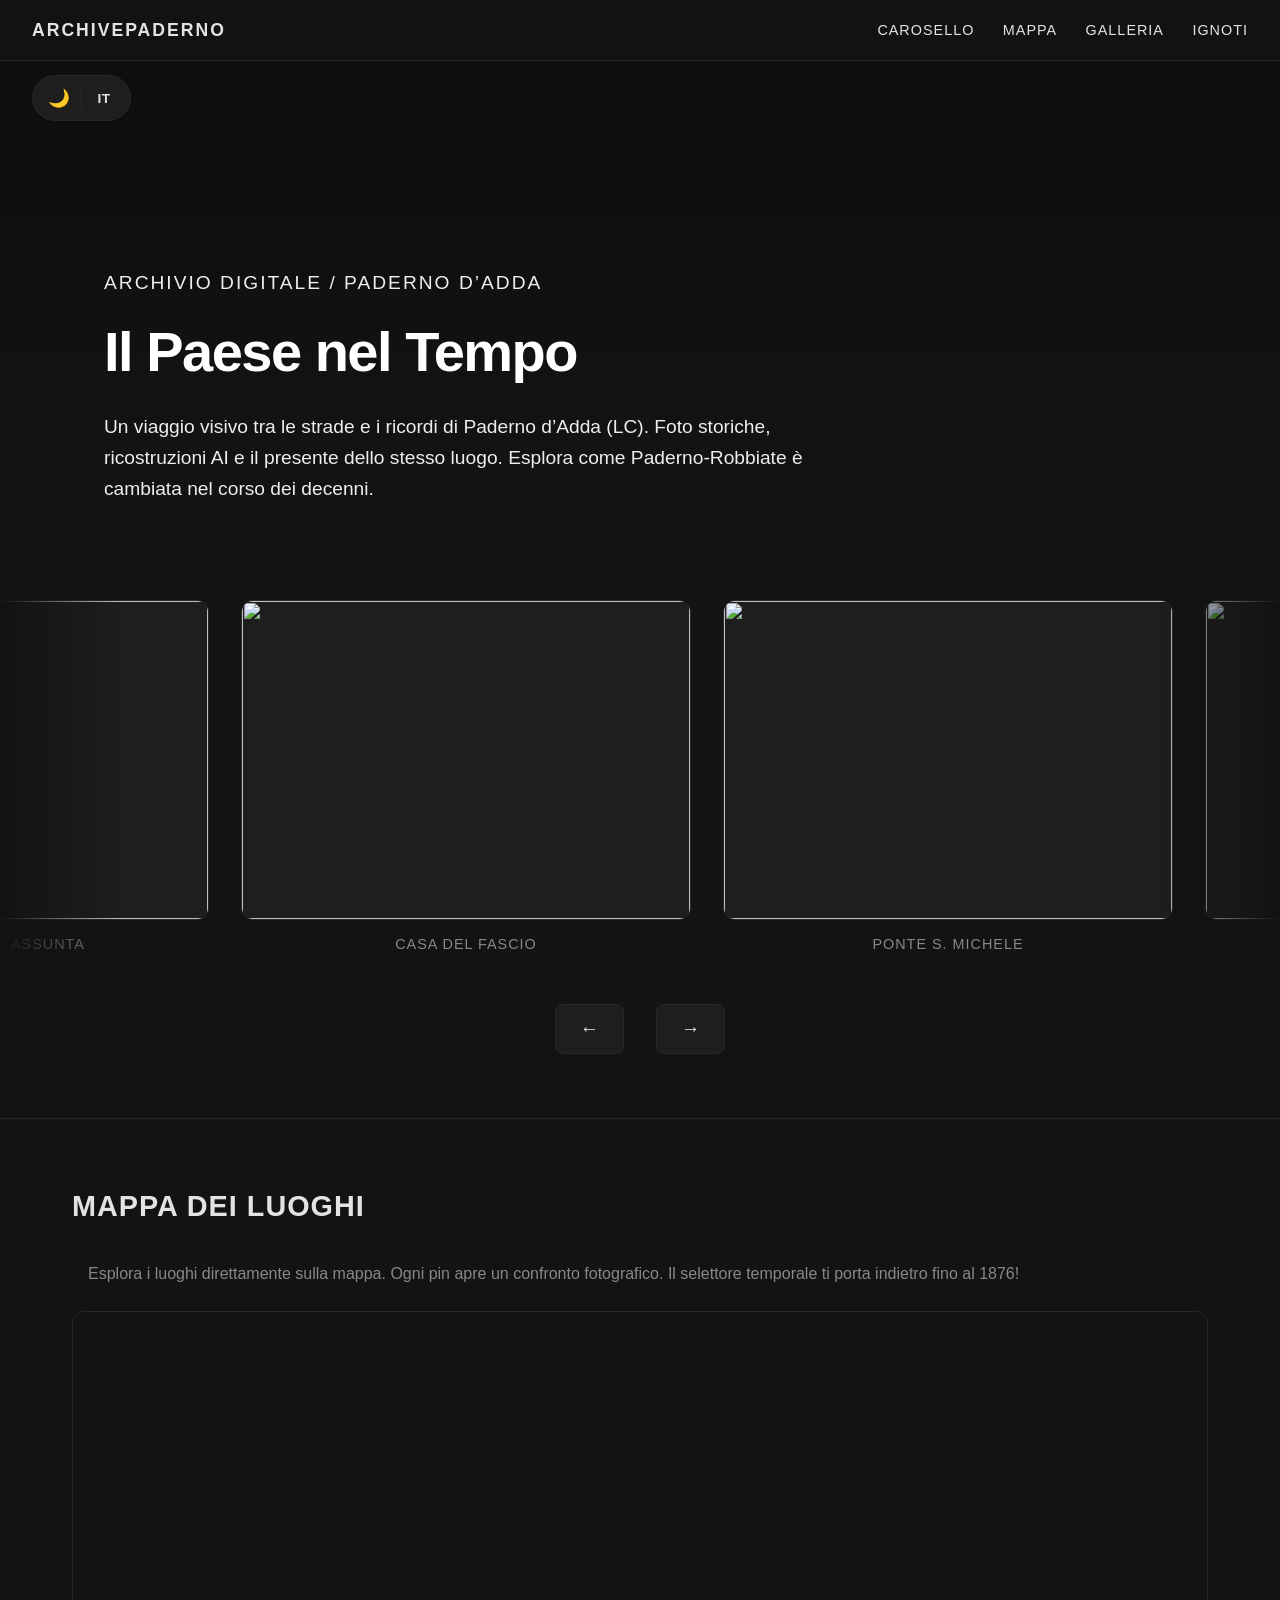
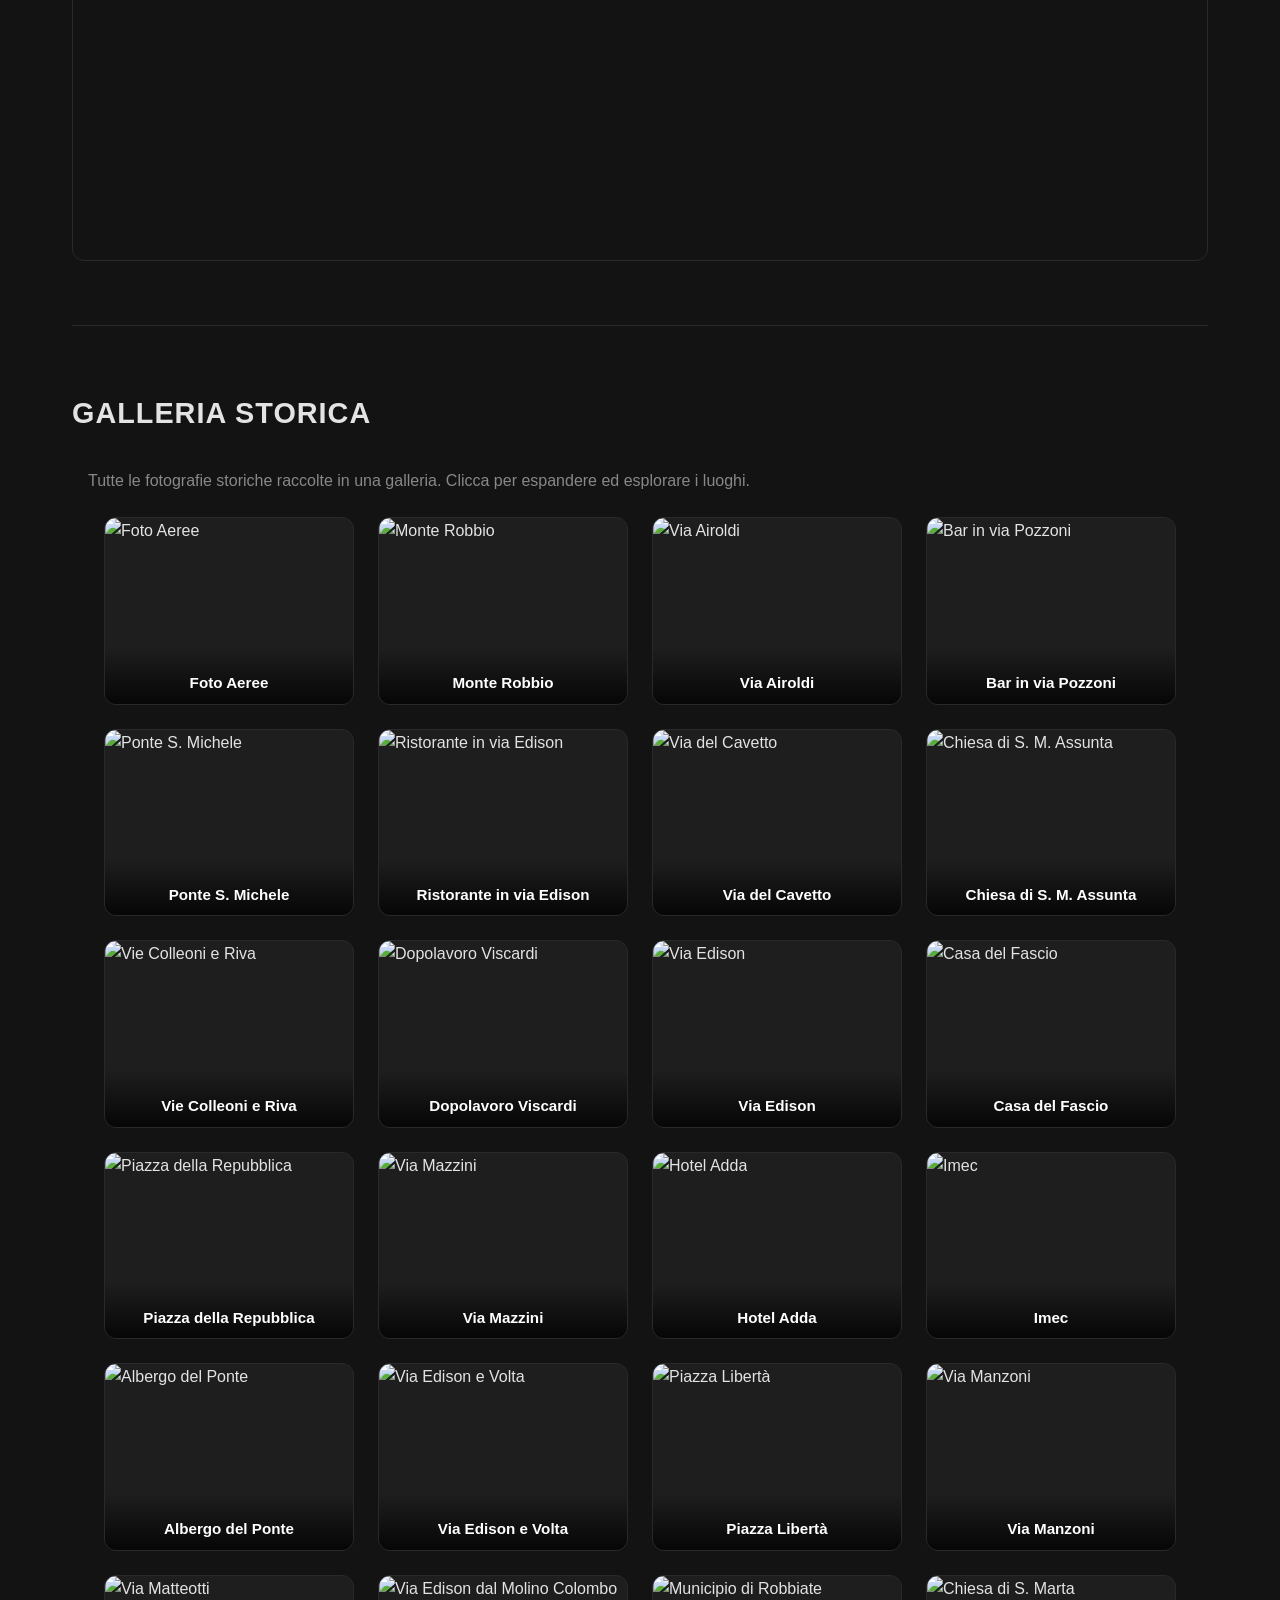
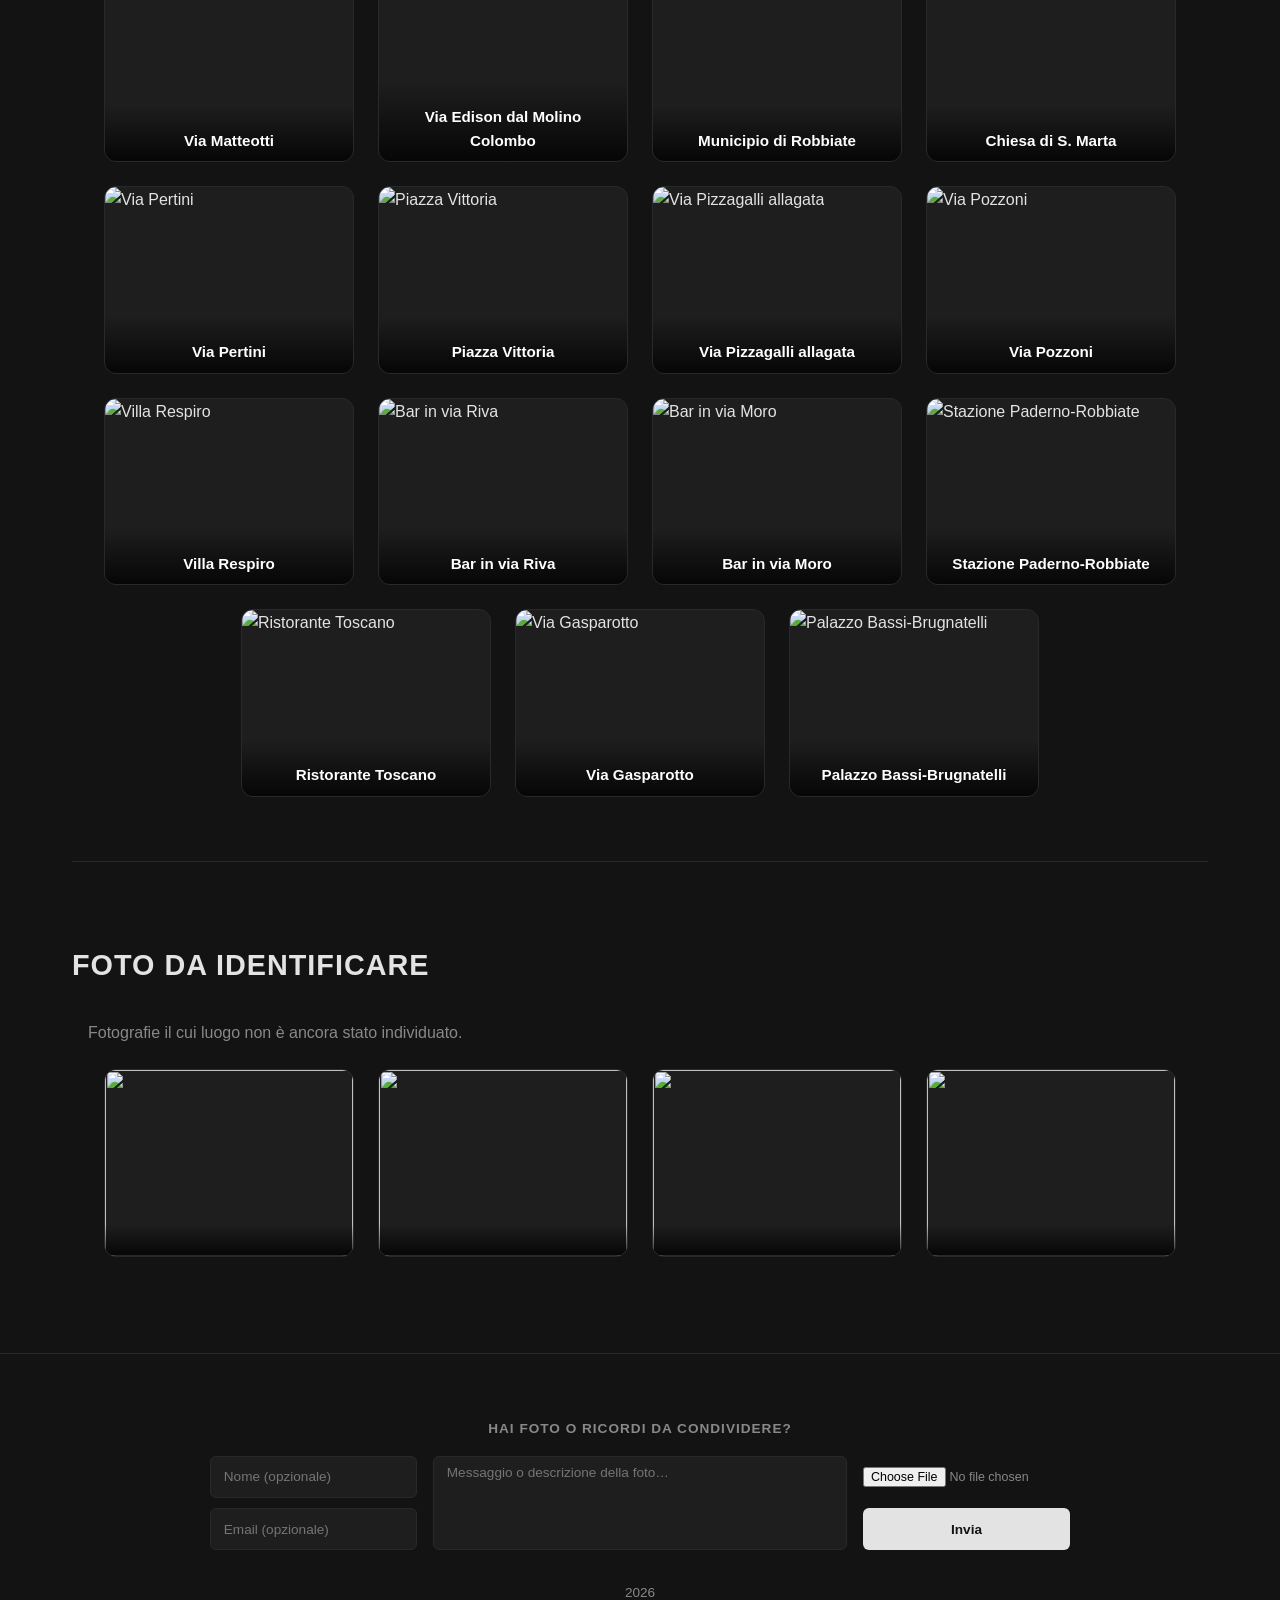
==== index.html @ 20935f04 "Struttura del sito" ====
<!DOCTYPE html>
<html lang="it">

<head>
  <meta charset="UTF-8">
  <meta name="viewport" content="width=device-width, initial-scale=1.0">
  <meta name="description" content="Archivio digitale interattivo di Paderno d'Adda e Robbiate. Foto storiche, mappe e ricostruzioni AI del paese nel tempo.">
  <title>ArchivePaderno</title>
  <link rel="icon" href="data:image/svg+xml,<svg xmlns='http://www.w3.org/2000/svg' viewBox='0 0 100 100'><text y='.9em' font-size='90'>🏛️</text></svg>">
  <link rel="stylesheet" href="https://unpkg.com/leaflet@1.9.4/dist/leaflet.css">
  <link rel="stylesheet" href="style.css">
</head>

<body>

  <!-- Header -->
  <header class="site-header">
    <div class="brand">ArchivePaderno</div>
    <nav class="top-nav">
      <a href="#archivio" data-i18n="nav_archive">Carosello</a>
      <a href="#mappa" data-i18n="nav_map">Mappa</a>
      <a href="#galleria" data-i18n="nav_gallery">Galleria</a>
      <a href="#galleria-ignoti" data-i18n="nav_unknown">Ignoti</a>
    </nav>
  </header>

  <!-- Pannello lingua / tema -->
  <div class="control-panel">
    <button id="themeToggle" title="Cambia tema">
      <span class="icon">🌙</span>
    </button>
    <div class="panel-divider"></div>
    <button id="langToggle" title="Change language">
      <span class="lang-text">IT</span>
    </button>
  </div>

  <!-- Sfondo Hero -->
  <div id="hero-background"></div>

  <!-- Contenuto Principale -->
  <main>

    <!-- Sezione Intro -->
    <section class="intro">
      <p class="kicker" data-i18n="intro_kicker">Archivio Digitale / Paderno d’Adda</p>
      <h1 data-i18n="intro_title">Il Paese nel Tempo</h1>
      <p data-i18n="intro_desc">Un viaggio visivo tra le strade e i ricordi di Paderno d’Adda (LC). Foto storiche, ricostruzioni AI e il presente dello stesso luogo. Esplora come Paderno-Robbiate è cambiata nel corso dei decenni.</p>
    </section>

    <!-- Sezione Carosello -->
    <section id="archivio" class="section filmstrip-section">
      <div class="filmstrip-container">
        <div class="filmstrip-track" id="filmstripTrack"></div>
      </div>
      <div class="filmstrip-nav">
        <button id="prevBtn" class="nav-arrow" aria-label="Scorri a sinistra">←</button>
        <button id="nextBtn" class="nav-arrow" aria-label="Scorri a destra">→</button>
      </div>
    </section>

    <!-- Sezione Mappa -->
    <section id="mappa" class="section">
      <h2 class="section-title" data-i18n="title_map">Mappa dei Luoghi</h2>
      <p class="section-desc" data-i18n="section_map_desc">Esplora i luoghi direttamente sulla mappa. Ogni pin apre un confronto fotografico. Il selettore temporale ti porta indietro fino al 1876!</p>
      <div class="map-wrapper" id="mapWrapper">
        <div id="map"></div>
      </div>
    </section>

    <!-- Sezione Galleria -->
    <section id="galleria" class="section">
      <h2 class="section-title" data-i18n="title_gallery">Galleria Storica</h2>
      <p class="section-desc" data-i18n="section_gallery_desc">Tutte le fotografie storiche raccolte in una galleria. Clicca per espandere ed esplorare i luoghi.</p>
      <div class="gallery-grid" id="galleryGrid"></div>
    </section>

    <!-- Sezione Foto da Identificare -->
    <section id="galleria-ignoti" class="section unknown-section">
      <h2 class="section-title" data-i18n="title_unknown">Foto da Identificare</h2>
      <p class="section-desc" data-i18n="section_unknown_desc">Fotografie il cui luogo non è ancora stato individuato.</p>
      <div class="gallery-grid" id="unknownGalleryGrid"></div>
    </section>

  </main>

  <!-- Lightbox Viewer -->
  <div id="lightbox" class="lightbox" hidden>
    <button class="lightbox-close" aria-label="Chiudi">&times;</button>
    <div class="lightbox-content">
      <div class="lightbox-inner">
        <h2 id="lightboxTitle" class="lightbox-place-title"></h2>
        <div class="lightbox-viewer">
          <button type="button" id="lightboxPrev" class="light-arrow" aria-label="Foto precedente">
            <span class="light-arrow-icon" aria-hidden="true"></span>
          </button>
          <img id="lightboxImg" src="" alt="">
          <button type="button" id="lightboxNext" class="light-arrow" aria-label="Foto successiva">
            <span class="light-arrow-icon" aria-hidden="true"></span>
          </button>
        </div>
        <p id="lightboxState" class="lightbox-caption"></p>
      </div>
    </div>
  </div>

  <!-- Footer e Modulo Contatti -->
  <footer class="footer">

    <div class="contact-section">
      <h3 data-i18n="contact_title">Hai foto o ricordi da condividere?</h3>
      <form class="contact-form" action="https://formspree.io/f/xwvzavkd" method="POST" enctype="multipart/form-data">
        <div class="contact-col">
          <input type="text" name="nome" data-i18n-placeholder="form_name" placeholder="Nome (opzionale)" aria-label="Nome (opzionale)">
          <input type="email" name="email" data-i18n-placeholder="form_email" placeholder="Email (opzionale)" aria-label="Email (opzionale)">
        </div>
        <div class="contact-col">
          <textarea name="messaggio" data-i18n-placeholder="form_message" placeholder="Messaggio o descrizione della foto…" aria-label="Messaggio o descrizione della foto"></textarea>
        </div>
        <div class="contact-col contact-col-actions">
          <div class="contact-file-wrap">
            <input type="file" name="allegato" accept="image/*" aria-label="Carica allegato fotografico">
          </div>
          <button type="submit" data-i18n="contact_send">Invia</button>
        </div>
      </form>
      <p class="form-success" id="formSuccess" data-i18n="contact_thanks">
        Grazie! Ho ricevuto il tuo messaggio.
      </p>
    </div>

    <p>2026</p>

  </footer>

  <!-- Script Esterni e Logica -->
  <script src="https://unpkg.com/leaflet@1.9.4/dist/leaflet.js"></script>
  <script src="script.js"></script>

</body>
</html>
---- style.css ----
/* Reset e base */

*, *::before, *::after {
  box-sizing: border-box;
  margin: 0;
  padding: 0;
}

html {
  scroll-behavior: smooth;
}

html.scroll-locked {
  overflow: hidden;
}

body {
  background-color: var(--bg);
  color: var(--text);
  font-family: -apple-system, BlinkMacSystemFont, "Segoe UI", Roboto, Helvetica, Arial, sans-serif;
  line-height: 1.6;
  overflow-x: hidden;
}

a {
  color: var(--text);
  text-decoration: none;
  transition: opacity 0.2s ease;
}

a:hover {
  opacity: 0.7;
}

/* Variabili tema */

:root {
  --bg: #131314;
  --bg2: #1e1e1f;
  --border: #28292a;
  --text: #e3e3e3;
  --text-muted: #888;
  --text-dim: #ddd;
}

:root.light {
  --bg: #f4f4f0;
  --bg2: #ffffff;
  --border: #ddddd8;
  --text: #1a1a1b;
  --text-muted: #666;
  --text-dim: #444;
}

body,
.site-header,
.triple-box,
.nav-arrow,
.gallery-item,
.footer,
#map {
  transition: background-color 0.4s ease, color 0.4s ease, border-color 0.4s ease;
}

/* Layout */

main {
  max-width: 1200px;
  margin: 0 auto;
  padding: 70px 2rem 2rem;
}

.section {
  padding: 4rem 0;
  border-bottom: 1px solid var(--border);
}

h2 {
  font-size: 1.8rem;
  font-weight: 700;
  margin-bottom: 2rem;
  color: var(--text);
  text-transform: uppercase;
  letter-spacing: 1px;
}

#archivio,
#mappa,
#galleria,
#galleria-ignoti {
  scroll-margin-top: 90px;
}

/* Header */

.site-header {
  position: fixed;
  top: 0;
  left: 0;
  width: 100%;
  background-color: rgba(19, 19, 20, 0.9);
  backdrop-filter: blur(10px);
  border-bottom: 1px solid #28292a;
  display: flex;
  justify-content: space-between;
  align-items: center;
  padding: 1rem 2rem;
  z-index: 1000;
}

:root.light .site-header {
  background-color: rgba(244, 244, 240, 0.92);
  border-bottom-color: var(--border);
}

.brand {
  font-weight: 800;
  text-transform: uppercase;
  letter-spacing: 2px;
  font-size: 1.1rem;
}

.top-nav a {
  margin-left: 1.5rem;
  font-size: 0.9rem;
  text-transform: uppercase;
  letter-spacing: 1px;
}

.section-desc {
  color: var(--text-muted);
  margin-top: 0.4rem;
  margin-bottom: 1.5rem;
  padding-left: 1rem;
}

/* Pannello controllo */

.control-panel {
  position: fixed;
  top: 75px;
  left: 2rem;
  display: flex;
  align-items: center;
  background: var(--bg2);
  border: 1px solid var(--border);
  border-radius: 30px;
  padding: 4px 8px;
  z-index: 999;
  box-shadow: 0 4px 12px rgba(0, 0, 0, 0.15);
  transition: border-color 0.3s, background 0.3s, box-shadow 0.3s;
}

.control-panel:hover {
  box-shadow: 0 6px 20px rgba(0, 0, 0, 0.25);
}

.control-panel button {
  background: none;
  border: none;
  color: var(--text);
  cursor: pointer;
  display: flex;
  align-items: center;
  justify-content: center;
  width: 36px;
  height: 36px;
  border-radius: 50%;
  font-size: 1.1rem;
  transition: background-color 0.2s, transform 0.2s;
}

.control-panel button:hover {
  background-color: var(--border);
  transform: scale(1.05);
}

.panel-divider {
  width: 1px;
  height: 20px;
  background-color: var(--border);
  margin: 0 4px;
}

#langToggle .lang-text {
  font-size: 0.85rem;
  font-weight: 700;
  letter-spacing: 0.5px;
}

#themeToggle .icon {
  display: inline-block;
  transition: transform 0.4s cubic-bezier(0.34, 1.56, 0.64, 1), opacity 0.3s ease;
}

#themeToggle.switching .icon {
  transform: rotate(180deg) scale(0);
  opacity: 0;
}

/* Hero */

#hero-background {
  width: 100%;
  height: 420px;
  background: url('foto/sfondo.jpg') no-repeat center center / cover;
  position: relative;
  z-index: 0;
  -webkit-mask-image: linear-gradient(to bottom, black 40%, transparent 100%);
  mask-image: linear-gradient(to bottom, black 40%, transparent 100%);
}

#hero-background::after {
  content: '';
  position: absolute;
  inset: 0;
  background: rgba(0, 0, 0, 0.2);
}

.intro {
  padding: 3rem 2rem 1rem;
  max-width: 800px;
  margin-top: -270px;
  position: relative;
  z-index: 1;
}

.intro h1 {
  font-size: 3.5rem;
  font-weight: 800;
  letter-spacing: -1.5px;
  color: #fff;
  margin: 0.5rem 0 1rem;
}

.kicker {
  color: #ddd;
  text-transform: uppercase;
  font-size: 0.8rem;
  letter-spacing: 2px;
}

.intro p {
  font-size: 1.2rem;
  color: #eee;
}

:root.light .intro h1 { color: #1a1a1b; }
:root.light .kicker { color: #444; }
:root.light .intro p { color: #333; }

/* Carosello */

.filmstrip-section {
  width: 100vw;
  position: relative;
  left: 50%;
  transform: translateX(-50%);
}

.filmstrip-container {
  position: relative;
  margin: 0 auto;
  overflow: hidden;
  padding: 1rem 0;
  width: 100%;
}

.filmstrip-container::before,
.filmstrip-container::after {
  content: '';
  position: absolute;
  top: 0;
  width: 120px;
  height: 100%;
  z-index: 2;
  pointer-events: none;
}

.filmstrip-container::before {
  left: 0;
  background: linear-gradient(to right, var(--bg), transparent);
}

.filmstrip-container::after {
  right: 0;
  background: linear-gradient(to left, var(--bg), transparent);
}

.filmstrip-track {
  display: flex;
  gap: 2rem;
  transition: transform 0.4s cubic-bezier(0.25, 1, 0.5, 1);
  will-change: transform;
}

.filmstrip-item {
  flex: 0 0 450px;
  cursor: pointer;
  text-align: center;
}

.item-label {
  display: block;
  margin-top: 0.8rem;
  font-size: 0.9rem;
  color: var(--text-muted);
  text-transform: uppercase;
  letter-spacing: 1px;
}

.filmstrip-nav {
  display: flex;
  justify-content: center;
  gap: 2rem;
  margin-top: 2rem;
}

.nav-arrow {
  background: var(--bg2);
  border: 1px solid var(--border);
  color: var(--text);
  padding: 0.8rem 1.5rem;
  font-size: 1.2rem;
  cursor: pointer;
  border-radius: 8px;
  transition: background 0.2s;
}

.nav-arrow:hover {
  background: var(--border);
}

/* Card foto */

.triple-box {
  position: relative;
  width: 100%;
  height: 320px;
  background: var(--bg2);
  border: 1px solid var(--border);
  border-radius: 12px;
  overflow: hidden;
}

.img-state {
  position: absolute;
  top: 0;
  left: 0;
  width: 100%;
  height: 100%;
  object-fit: cover;
  transform: scale(1.02);
  transition: opacity 0.8s ease-in-out, transform 0.8s ease-in-out;
  opacity: 0;
}

.img-state.active {
  opacity: 1;
  transform: scale(1);
}

/* Lightbox */

.lightbox {
  position: fixed;
  top: 0;
  left: 0;
  width: 100%;
  height: 100%;
  background: rgba(10, 10, 11, 0.92);
  z-index: 2000;
  display: flex;
  align-items: center;
  justify-content: center;
}

#lightbox[hidden] {
  display: none !important;
}

.lightbox-content {
  display: flex;
  flex-direction: column;
  align-items: center;
  justify-content: center;  /* centra il gruppo compatto verticalmente */
  width: 98vw;
  max-width: 1300px;
  height: 95vh;
  box-sizing: border-box;
  position: relative;
  gap: 0;
}

/* Wrapper che raggruppa titolo + foto + caption in un blocco compatto */
.lightbox-inner {
  display: flex;
  flex-direction: column;
  align-items: center;
  max-height: 90vh;
  width: 100%;
}

.lightbox-place-title {
  text-align: center;
  width: 100%;
  max-width: 900px;
  margin-bottom: 0.5rem;
  letter-spacing: 2px;
  color: #fff;
  font-size: 1.5rem;
  font-weight: 700;
  text-transform: uppercase;
  overflow: hidden;
  flex-shrink: 0;
}

.lightbox-caption {
  margin-top: 0.5rem;
  color: #888;
  text-transform: uppercase;
  font-size: 0.8rem;
  letter-spacing: 1px;
  text-align: center;
  min-height: 1.25rem;
  overflow: hidden;
  flex-shrink: 0;
}

#lightboxTitle,
#lightboxState {
  display: inline-block;
  will-change: transform, opacity;
}

@keyframes swipeOutLeft {
  to {
    transform: translateX(-48px);
    opacity: 0;
    filter: blur(4px);
  }
}

@keyframes swipeOutRight {
  to {
    transform: translateX(48px);
    opacity: 0;
    filter: blur(4px);
  }
}

@keyframes swipeInRight {
  from {
    transform: translateX(48px);
    opacity: 0;
    filter: blur(4px);
  }
  to {
    transform: translateX(0);
    opacity: 1;
    filter: blur(0);
  }
}

@keyframes swipeInLeft {
  from {
    transform: translateX(-48px);
    opacity: 0;
    filter: blur(4px);
  }
  to {
    transform: translateX(0);
    opacity: 1;
    filter: blur(0);
  }
}

.swipe-out-left {
  animation: swipeOutLeft 0.22s ease-in forwards;
}

.swipe-out-right {
  animation: swipeOutRight 0.22s ease-in forwards;
}

.swipe-in-right {
  animation: swipeInRight 0.26s ease-out forwards;
}

.swipe-in-left {
  animation: swipeInLeft 0.26s ease-out forwards;
}

.lightbox-viewer {
  position: relative;
  display: flex;
  align-items: center;
  justify-content: center;
  width: 100%;
  flex: 1;
  min-height: 0;
  margin: 0;
}

#lightboxImg {
  max-width: min(72vw, 1100px);
  max-height: 68vh;
  object-fit: contain;
  border-radius: 8px;
  display: block;
  margin: 0 auto;
  box-shadow: 0 20px 50px rgba(0, 0, 0, 0.7);
  border: 1px solid #222;
}

.light-arrow {
  position: fixed;
  top: 50%;
  margin-top: -28px;
  background: rgba(0, 0, 0, 0.5);
  border: 1px solid rgba(255, 255, 255, 0.15);
  color: #fff;
  cursor: pointer;
  opacity: 0.7;
  transition: opacity 0.2s, background-color 0.2s, border-color 0.2s;
  user-select: none;
  width: 56px;
  height: 56px;
  border-radius: 50%;
  display: flex;
  align-items: center;
  justify-content: center;
  padding: 0;
  z-index: 2100;
}

.light-arrow-icon {
  display: block;
  width: 11px;
  height: 11px;
  border-top: 2.5px solid currentColor;
  border-right: 2.5px solid currentColor;
  box-sizing: border-box;
}

#lightboxPrev {
  left: max(2vw, 16px);
}

#lightboxPrev .light-arrow-icon {
  transform: rotate(-135deg);
  margin-left: 3px;
}

#lightboxNext {
  right: max(2vw, 16px);
}

#lightboxNext .light-arrow-icon {
  transform: rotate(45deg);
  margin-right: 3px;
}

.light-arrow:hover:not(:disabled) {
  opacity: 1;
  background: rgba(0, 0, 0, 0.88);
  border-color: rgba(255, 255, 255, 0.35);
}

.light-arrow--disabled,
.light-arrow:disabled {
  opacity: 0.2;
  cursor: default;
  pointer-events: none;
}

.lightbox-close {
  position: absolute;
  top: 25px;
  right: 25px;
  background: none;
  border: none;
  color: #aaa;
  font-size: 2.2rem;
  line-height: 1;
  cursor: pointer;
  transition: color 0.2s, transform 0.2s;
  z-index: 2100;
}

.lightbox-close:hover {
  color: #fff;
  transform: scale(1.1);
}

@keyframes lightboxZoomIn {
  0% { transform: scale(0.15); opacity: 0; }
  100% { transform: scale(1); opacity: 1; }
}

@keyframes lightboxZoomOut {
  0% { transform: scale(1); opacity: 1; }
  100% { transform: scale(0.15); opacity: 0; }
}

.lightbox-viewer.lightbox-zoom-in {
  animation: lightboxZoomIn 0.28s forwards cubic-bezier(0.34, 1.4, 0.64, 1);
}

.lightbox-viewer.lightbox-zoom-out {
  animation: lightboxZoomOut 0.22s forwards ease-in;
}

.lightbox--from-map {
  background: rgba(10, 10, 11, 0.88);
}

/* Mappa */

.map-wrapper {
  position: relative;
  width: 100%;
  transition: all 0.35s cubic-bezier(0.4, 0, 0.2, 1);
}

#map {
  width: 100%;
  height: 550px;
  border: 1px solid var(--border);
  border-radius: 12px;
  margin-top: 1rem;
  z-index: 1;
}

.map-fs-bar {
  margin-top: 10px;
  clear: both;
  box-shadow: 0 1px 5px rgba(0, 0, 0, 0.2);
}

.map-fs-bar a.map-fs-control {
  width: 30px;
  height: 30px;
  line-height: 30px;
  display: flex;
  align-items: center;
  justify-content: center;
  background: #fff;
  color: #333;
  border-bottom: none;
  text-decoration: none;
}

.map-fs-bar a.map-fs-control:hover {
  background: #f4f4f4;
  color: #000;
}

.map-fs-svg {
  width: 18px;
  height: 18px;
  display: block;
  pointer-events: none;
}

.map-wrapper.map-expanded {
  position: fixed;
  top: 4%;
  left: 3%;
  right: 3%;
  bottom: 4%;
  width: auto;
  height: auto;
  z-index: 1500;
  margin: 0;
  padding: 0;
  border-radius: 16px;
  overflow: hidden;
  box-shadow: 0 24px 80px rgba(0, 0, 0, 0.55);
  border: 1px solid var(--border);
  background: var(--bg);
}

.map-wrapper.map-expanded #map {
  height: 100%;
  margin-top: 0;
  border-radius: 0;
  border: none;
}

.unknown-empty {
  width: 100%;
  text-align: center;
  color: var(--text-muted);
  font-size: 0.95rem;
  padding: 2rem 1.5rem;
  max-width: 520px;
  margin: 0 auto;
}

.unknown-empty code {
  font-size: 0.85em;
  color: var(--text-dim);
}

.leaflet-popup-content-wrapper {
  background: #ffffff !important;
  color: #333333 !important;
  border-radius: 12px !important;
  padding: 0 !important;
  overflow: hidden;
  box-shadow: 0 3px 14px rgba(0, 0, 0, 0.3) !important;
}

.leaflet-popup-content {
  margin: 0 !important;
  width: 280px !important;
}

.leaflet-popup-tip {
  background: #ffffff !important;
}

.map-triple-box {
  position: relative;
  width: 100%;
  height: 180px;
  background: #000;
  cursor: pointer;
  overflow: hidden;
}

.map-popup-title {
  padding: 0.6rem 0.8rem;
  font-size: 0.95rem;
  font-weight: 600;
  text-align: center;
  color: #111;
  border-top: 1px solid #eee;
}

/* Nasconde l'aspetto nativo e trasforma il radio button in un cerchio personalizzato */
.leaflet-control-layers-selector {
  -webkit-appearance: none !important;
  appearance: none !important;
  background: #ffffff !important;
  margin: 0 6px 0 0 !important;
  width: 16px !important;
  height: 16px !important;
  border: 2px solid #888888 !important;
  border-radius: 50% !important;
  display: inline-block !important;
  cursor: pointer;
  outline: none !important;
  opacity: 1 !important;
  vertical-align: middle !important;
  transition: border 0.15s ease-in-out;
}

/* Allarga il bordo a 5px quando selezionato per creare l'effetto "pallino pieno" */
.leaflet-control-layers-selector:checked {
  border: 5px solid #111111 !important;
  background: #ffffff !important;
}

/* Galleria */

.gallery-grid {
  display: flex;
  flex-wrap: wrap;
  justify-content: center;
  gap: 1.5rem;
  padding: 0 2rem;
}

.gallery-item {
  /* Larghezza fissa calcolata per 4 colonne con 3 gap da 1.5rem */
  flex: 0 0 calc(25% - 1.125rem);
  max-width: calc(25% - 1.125rem);
  position: relative;
  border-radius: 12px;
  overflow: hidden;
  border: 1px solid var(--border);
  aspect-ratio: 4 / 3;
  background: var(--bg2);
}

.gallery-item img {
  width: 100%;
  height: 100%;
  object-fit: cover;
  transition: transform 0.4s ease;
}

.gallery-item:hover img {
  transform: scale(1.05);
}

.gallery-overlay {
  position: absolute;
  bottom: 0;
  left: 0;
  width: 100%;
  background: linear-gradient(transparent, rgba(0, 0, 0, 0.8));
  padding: 1.5rem 1rem 0.5rem;
  text-align: center;
  font-size: 0.95rem;
  font-weight: 600;
  color: #fff;
  pointer-events: none;
}

.unknown-section {
  margin-top: 1rem;
}

/* Footer */

.footer {
  text-align: center;
  padding: 4rem 2rem;
  color: var(--text-muted);
  font-size: 0.85rem;
  border-top: 1px solid var(--border);
}

.contact-section {
  max-width: 860px;
  margin: 0 auto 2rem;
}

.contact-section h3 {
  font-size: 0.85rem;
  font-weight: 700;
  text-transform: uppercase;
  letter-spacing: 1px;
  color: var(--text-muted);
  margin-bottom: 1rem;
}

.contact-form {
  --contact-field-h: 42px;
  --contact-gap: 0.65rem;
  display: grid;
  grid-template-columns: 1fr 2fr 1fr;
  gap: var(--contact-gap) 1rem;
  align-items: stretch;
}

.contact-col {
  display: flex;
  flex-direction: column;
  gap: var(--contact-gap);
}

.contact-col-actions {
  justify-content: space-between;
}

.contact-file-wrap {
  display: flex;
  align-items: center;
  min-height: var(--contact-field-h);
}

.contact-form input[type="text"],
.contact-form input[type="email"] {
  width: 100%;
  height: var(--contact-field-h);
  padding: 0 0.8rem;
  box-sizing: border-box;
  background: var(--bg2);
  border: 1px solid var(--border);
  border-radius: 6px;
  color: var(--text);
  font-family: inherit;
  font-size: 0.85rem;
  transition: border-color 0.2s;
}

.contact-form textarea {
  width: 100%;
  height: calc(var(--contact-field-h) * 2 + var(--contact-gap));
  padding: 0.55rem 0.8rem;
  box-sizing: border-box;
  background: var(--bg2);
  border: 1px solid var(--border);
  border-radius: 6px;
  color: var(--text);
  font-family: inherit;
  font-size: 0.85rem;
  transition: border-color 0.2s;
  resize: none;
}

.contact-form input:focus,
.contact-form textarea:focus {
  outline: none;
  border-color: var(--text-muted);
}

.contact-form input[type="file"] {
  width: 100%;
  font-size: 0.78rem;
  color: var(--text-muted);
  cursor: pointer;
}

.contact-form button[type="submit"] {
  width: 100%;
  height: var(--contact-field-h);
  margin: 0;
  background: var(--text);
  color: var(--bg);
  border: none;
  border-radius: 6px;
  font-family: inherit;
  font-size: 0.85rem;
  font-weight: 600;
  cursor: pointer;
  transition: opacity 0.2s;
  box-sizing: border-box;
}

.contact-form button[type="submit"]:hover {
  opacity: 0.75;
}

.form-success {
  display: none;
  color: var(--text-muted);
  font-size: 0.85rem;
  margin-top: 0.8rem;
  text-align: center;
}

/* Responsive tablet */

@media (max-width: 1024px) {
  .filmstrip-item {
    flex: 0 0 360px;
  }

  .filmstrip-container {
    max-width: calc(100vw - 2rem);
  }
}

/* Responsive mobile */

@media (max-width: 768px) {
  .site-header {
    padding: 0.8rem 1rem;
    flex-wrap: wrap;
    gap: 0.5rem;
  }

  .top-nav a {
    margin-left: 0.8rem;
    font-size: 0.75rem;
  }

  .control-panel {
    left: 1rem;
    padding: 2px 4px;
  }

  .control-panel button {
    width: 32px;
    height: 32px;
    font-size: 1rem;
  }

  main {
    padding: 1rem;
  }

  #hero-background {
    height: 250px;
  }

  .intro {
    padding: 2rem 0;
    margin-top: -120px;
  }

  .intro h1 {
    font-size: 2.2rem;
    letter-spacing: -1px;
  }

  .intro p {
    font-size: 1rem;
  }

  h2 {
    font-size: 1.4rem;
  }

  .filmstrip-item {
    flex: 0 0 85vw;
  }

  .filmstrip-container {
    max-width: 100vw;
    padding: 0.5rem 0;
  }

  .triple-box {
    height: 240px;
  }

  .filmstrip-nav {
    display: none;
  }

  #map {
    height: 380px;
  }

  .map-wrapper.map-expanded {
    top: 2%;
    left: 2%;
    right: 2%;
    bottom: 2%;
  }

  .gallery-grid {
    padding: 0 1rem;
    gap: 1rem;
  }
  .gallery-item {
    flex: 0 0 calc(50% - 0.5rem);
    max-width: calc(50% - 0.5rem);
  }

  .lightbox-content {
    width: 100vw;
    height: 90vh;
  }

  #lightboxImg {
    max-width: 82vw;
    max-height: 55vh;
  }

  .light-arrow {
    width: 48px;
    height: 48px;
    margin-top: -24px;
  }

  .light-arrow-icon {
    width: 9px;
    height: 9px;
  }

  #lightboxPrev { left: 8px; }
  #lightboxNext { right: 8px; }

  .contact-form {
    grid-template-columns: 1fr;
  }
}

@media (max-width: 480px) {
  .intro h1 {
    font-size: 1.8rem;
  }

  .top-nav {
    display: none;
  }

  .gallery-item {
    flex: 0 0 100%;
    max-width: 100%;
  }
}

.unknown-section {
  border-bottom: none !important;
}
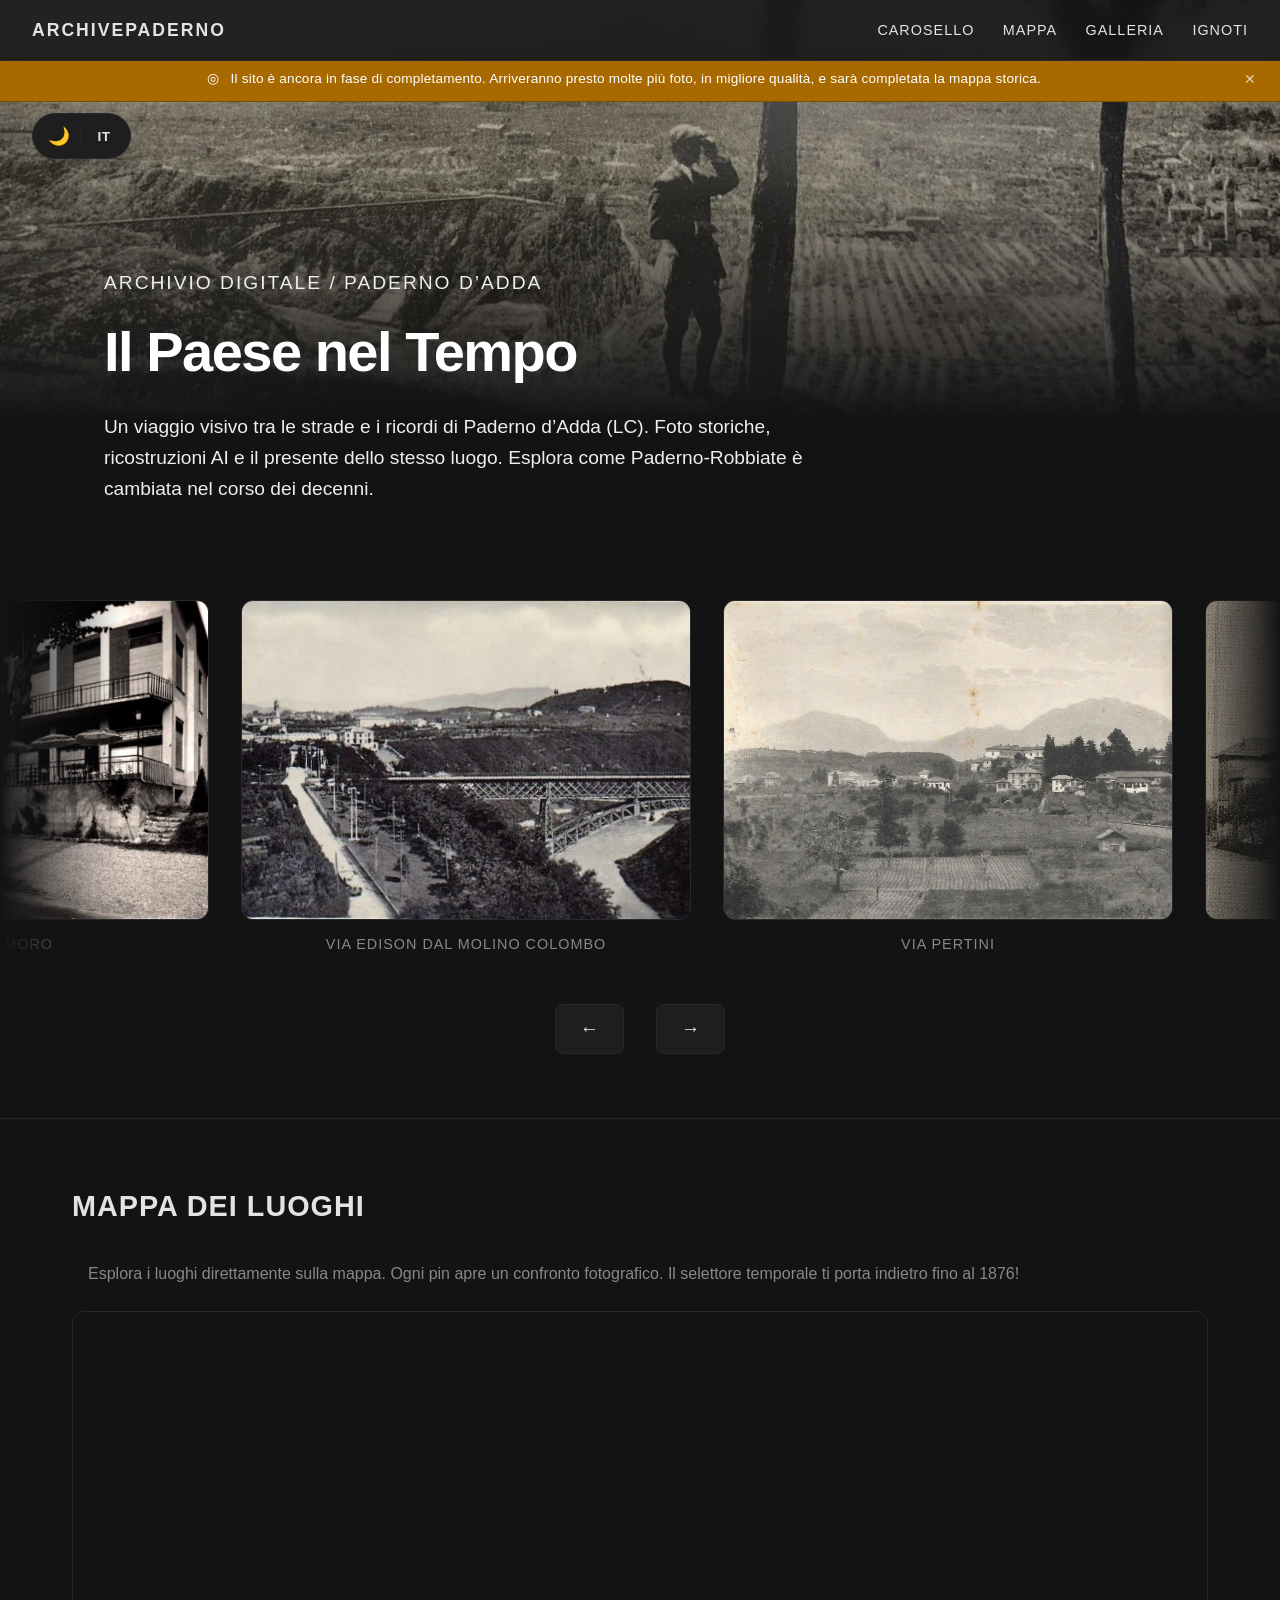
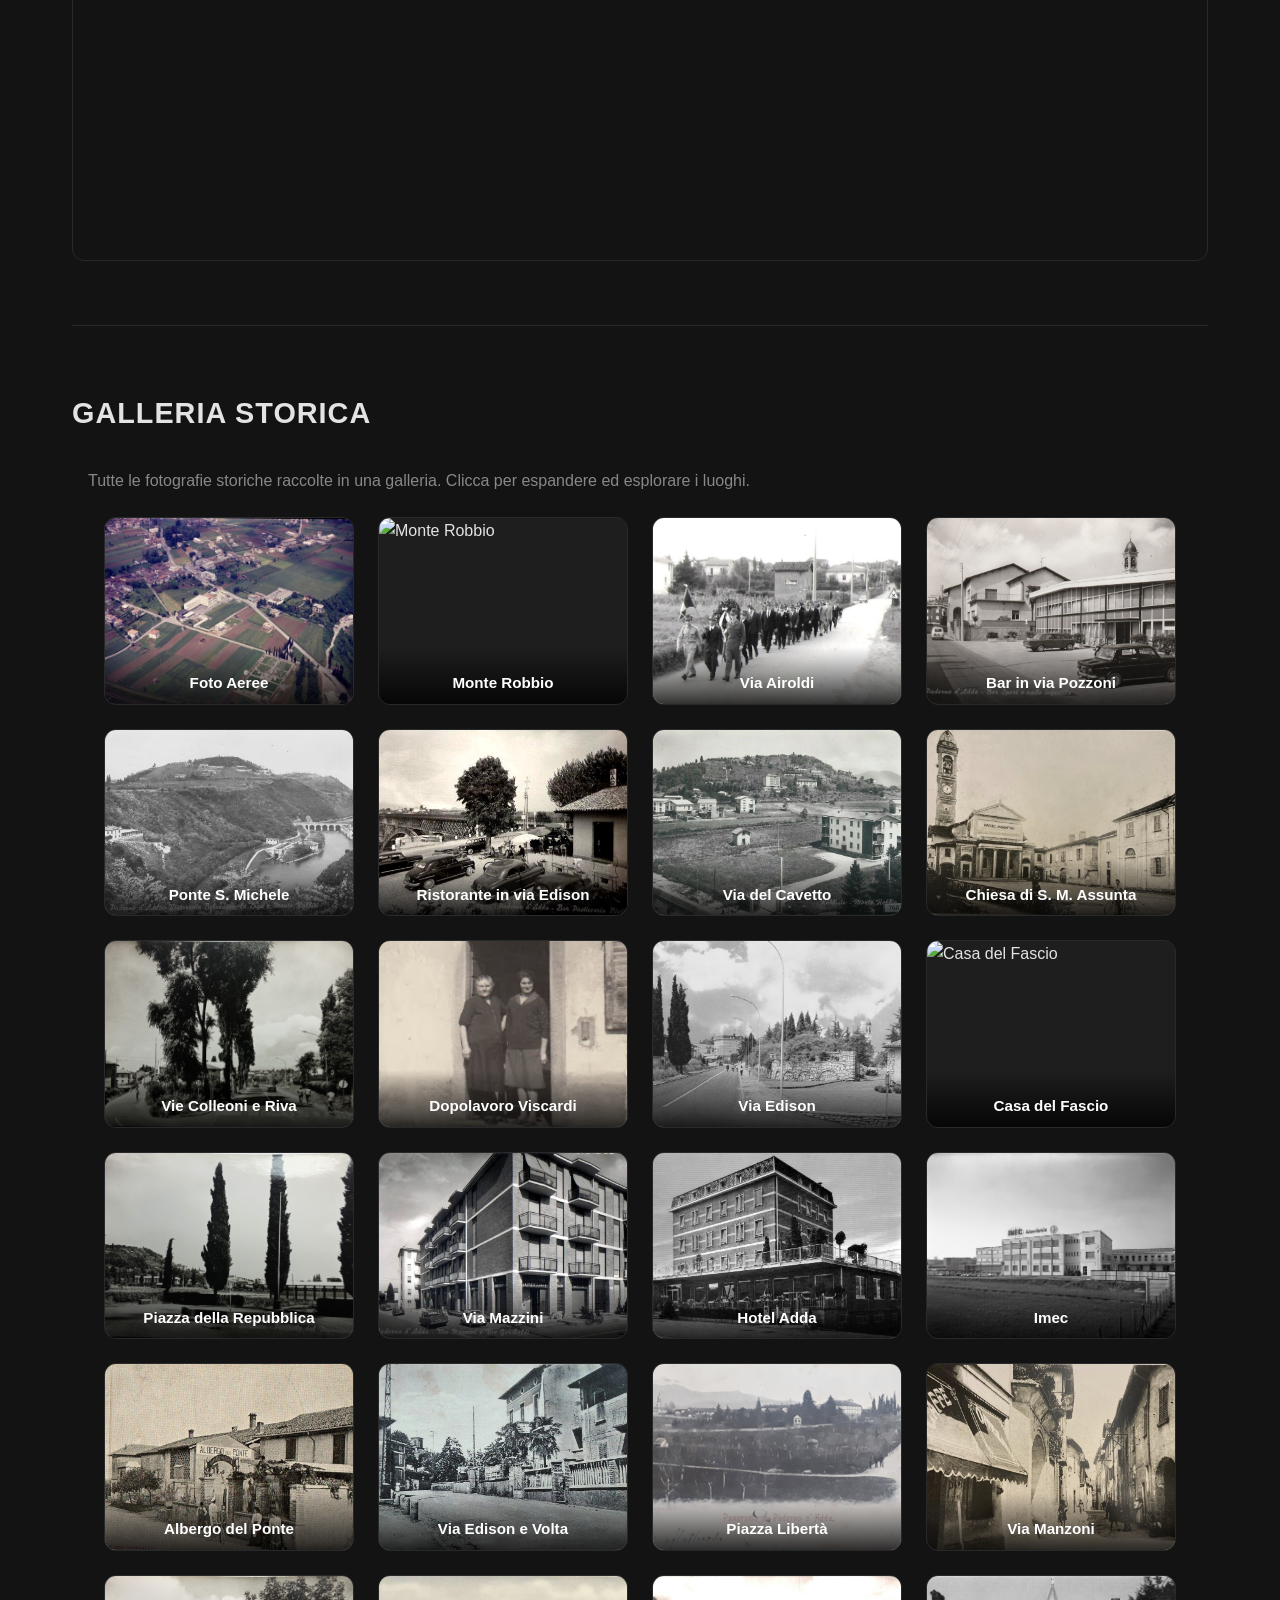
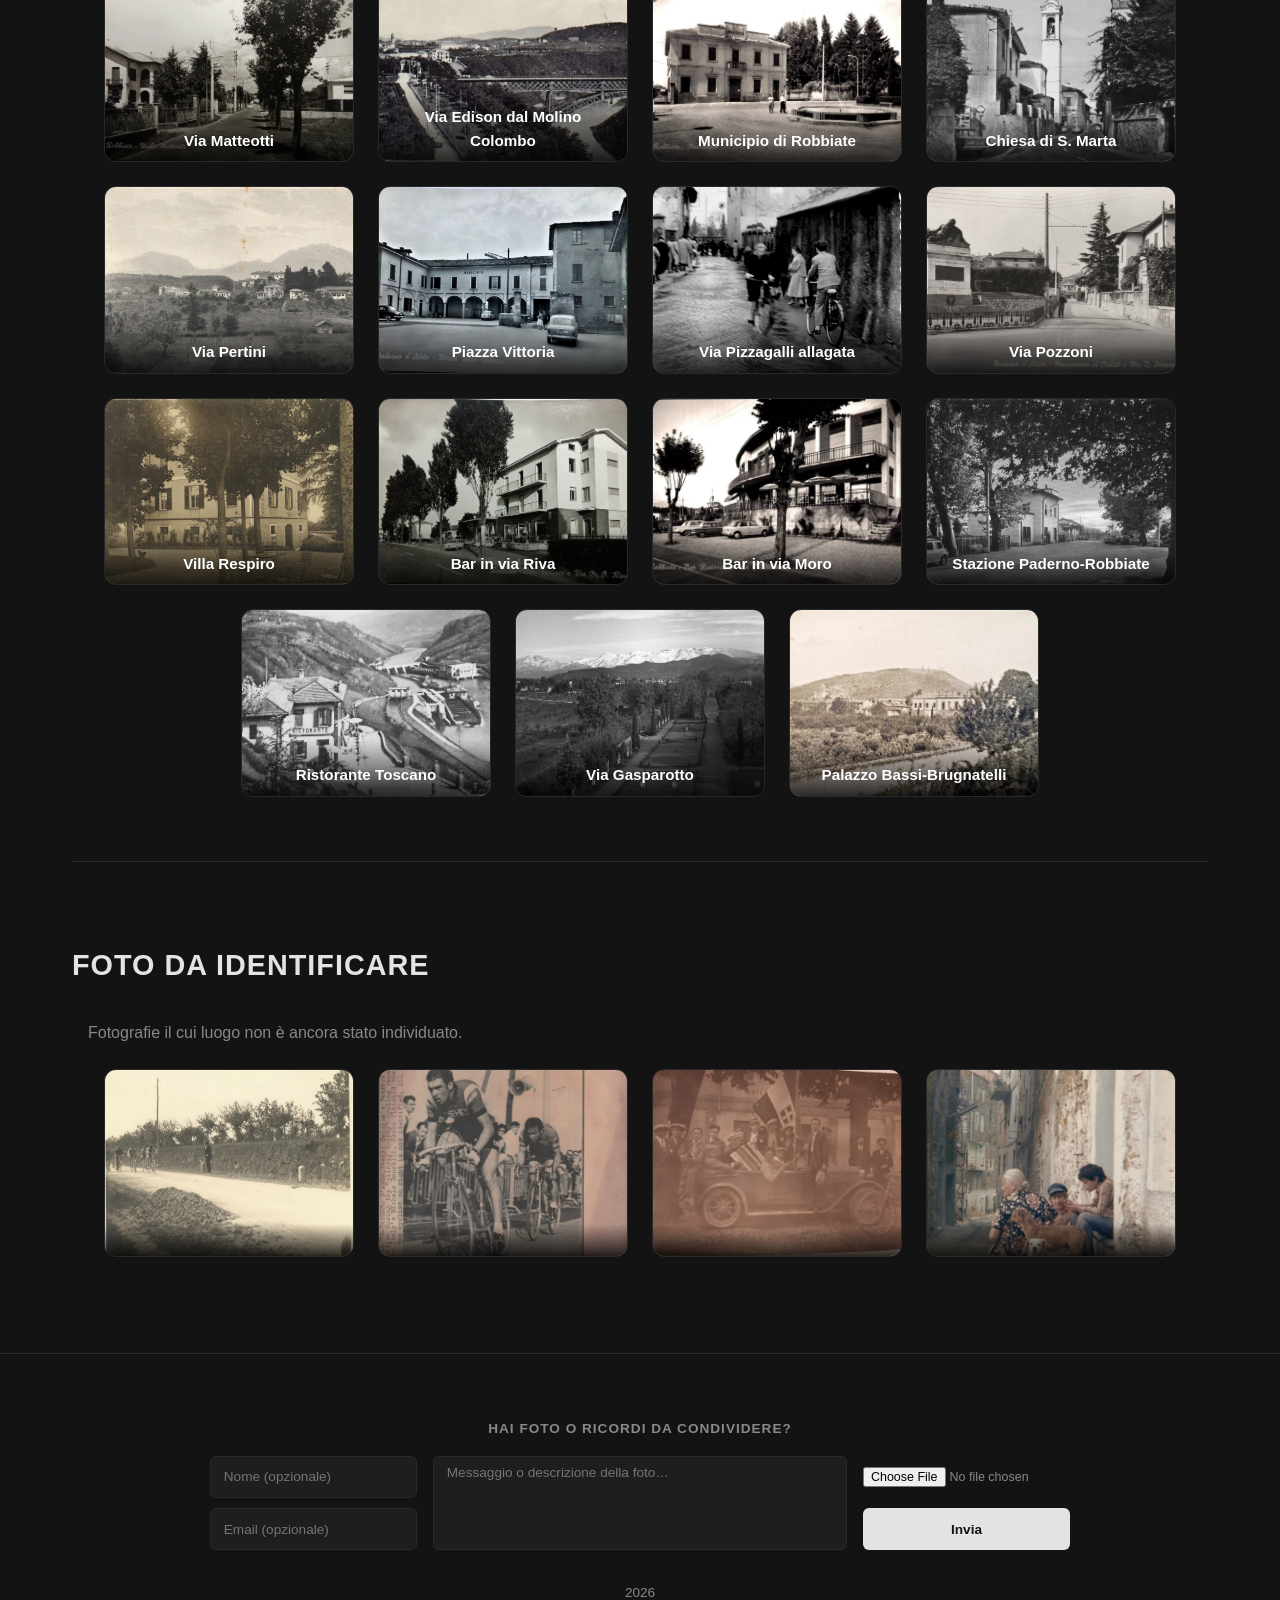
==== commit a925275c: "Aggiornamento" ====
--- a/index.html
+++ b/index.html
@@ -23,6 +23,13 @@
       <a href="#galleria-ignoti" data-i18n="nav_unknown">Ignoti</a>
     </nav>
   </header>
+
+  <!-- Banner di avviso lavori in corso -->
+  <div class="wip-banner" id="wipBanner" role="status" aria-live="polite">
+    <span class="wip-icon" aria-hidden="true">◎</span>
+    <span class="wip-text">Il sito è ancora in fase di completamento. Arriveranno presto molte più foto, in migliore qualità, e sarà completata la mappa storica.</span>
+    <button class="wip-close" id="wipClose" aria-label="Chiudi avviso">✕</button>
+  </div>
 
   <!-- Pannello lingua / tema -->
   <div class="control-panel">
--- a/style.css
+++ b/style.css
@@ -138,7 +138,7 @@
 
 .control-panel {
   position: fixed;
-  top: 75px;
+  top: 113px; /* header 57px + banner ~36px + margine */
   left: 2rem;
   display: flex;
   align-items: center;
@@ -503,14 +503,18 @@
 }
 
 #lightboxImg {
+  /* w e h vengono impostati via JS (area normalizzata, ratio intatto per foto).
+     I max-* sono fallback prima che JS abbia misurato. */
   max-width: min(72vw, 1100px);
   max-height: 68vh;
-  object-fit: contain;
+  object-fit: fill; /* le dimensioni JS sono già esatte: niente bande, niente crop */
   border-radius: 8px;
   display: block;
   margin: 0 auto;
   box-shadow: 0 20px 50px rgba(0, 0, 0, 0.7);
   border: 1px solid #222;
+  /* Transizione morbida al cambio foto/luogo */
+  transition: width 0.15s ease, height 0.15s ease;
 }
 
 .light-arrow {
@@ -934,6 +938,77 @@
   text-align: center;
 }
 
+/* Banner lavori in corso */
+
+.wip-banner {
+  position: fixed;
+  top: 57px; /* sotto l'header */
+  left: 0;
+  width: 100%;
+  z-index: 998;
+  display: flex;
+  align-items: center;
+  justify-content: center;
+  gap: 0.7rem;
+  padding: 0.7rem 3.5rem 0.7rem 1.5rem;
+  background: #a86a00;
+  border-bottom: 1px solid #7a4d00;
+  font-size: 0.85rem;
+  font-weight: 500;
+  color: #fff;
+  letter-spacing: 0.2px;
+  transition: opacity 0.4s ease, transform 0.4s ease;
+}
+
+.wip-banner.hidden {
+  opacity: 0;
+  transform: translateY(-100%);
+  pointer-events: none;
+}
+
+.wip-icon {
+  font-size: 0.85rem;
+  flex-shrink: 0;
+  animation: wip-pulse 2.5s ease-in-out infinite;
+}
+
+@keyframes wip-pulse {
+  0%, 100% { opacity: 0.6; }
+  50% { opacity: 1; }
+}
+
+.wip-text {
+  text-align: center;
+  line-height: 1.5;
+}
+
+.wip-close {
+  position: absolute;
+  right: 1rem;
+  background: none;
+  border: none;
+  color: rgba(255, 255, 255, 0.7);
+  cursor: pointer;
+  font-size: 0.9rem;
+  padding: 4px 8px;
+  line-height: 1;
+  transition: color 0.2s;
+}
+
+.wip-close:hover {
+  color: #fff;
+}
+
+:root.light .wip-banner {
+  background: #b87200;
+  border-bottom-color: #8a5500;
+  color: #fff;
+}
+
+:root.light .wip-close {
+  color: rgba(255, 255, 255, 0.75);
+}
+
 /* Responsive tablet */
 
 @media (max-width: 1024px) {
